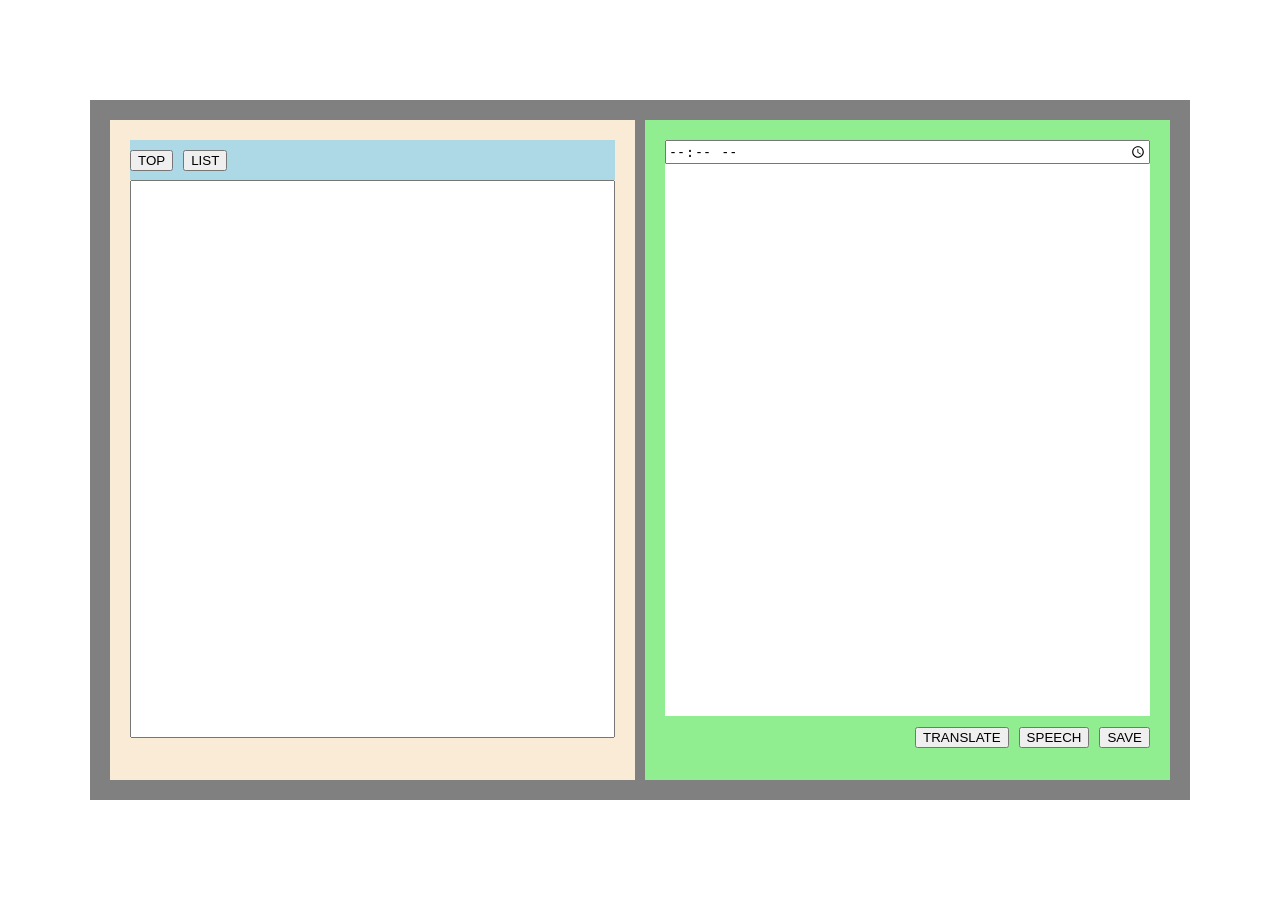
==== index.html @ c821c238 "feat: add basic JS-PHP communication" ====
<!DOCTYPE html>
<head>
	<meta charset="UTF-8">
	<meta name="viewport" content="width=device-width, initial-scale=1.0">
	<meta name="description" content="A language learning app that lets you translate a diary written in your native language into a foreign language, helping you learn the meanings and pronunciations of words and sentences.">
	<title>Foreign Diary</title>
	<link rel="stylesheet" href="css/style.css">
</head>
<body>
	<main>
		

		<div class="book-area">

			<div class="left-page page">
				<div class="navigation-area">
					<button class="top-btn">TOP</button>
					<button class="list-btn">LIST</button>
				</div>
				<textarea class="diary-input diary"></textarea>
			</div>

			<div class="right-page page">
				<input type="time" class="diary-date">
				<div class="diary-output diary"></div>

				<div class="action-area">
					<button class="translate action-btn">TRANSLATE</button>
					<button class="speech action-btn">SPEECH</button>
					<button class="save action-btn">SAVE</button>
				</div>
			</div>
		</div>
		
		
	</main>
	<script src="script/diary.js"></script>
</body>
---- css/style.css ----
* {
	box-sizing: border-box;
}

body {
    margin: 0;
    min-height: 100vh;

    display: flex;
    justify-content: center;
    align-items: center;
}

main {
	background-color: gray;
	width: 1100px;
	height: 700px;
	padding: 20px;

	display:flex;
	flex-direction: column;
	gap: 15px;
}

.book-area {
	background-color: light-green;
	flex: 1;
	
	display:flex;
	gap: 10px;

	min-height: 0;
}

/*トップへ戻る・リスト表示ボタン領域*/
.navigation-area {
	background-color:lightblue;	
	height: 40px;

	display: flex;
	align-items: center;
	gap: 10px;
}

/*トップへ戻るボタン*/
.top-btn {}

/*リスト表示ボタン*/
.list-btn {}


/*左右ページ共通項目*/
.page {
	width: 50%;
	padding: 20px;
	
}

/*左ページ*/
.left-page {
	background-color:antiquewhite;
	
}

/*右ページ*/
.right-page {
	background-color:lightgreen;
	
	display: flex;
	flex-direction: column;

}

/*入出力欄共通項目*/
.diary {
	width: 100%;
	height: 90%;
}

/*日記入力欄*/
.diary-input {
	resize: none;
}

/*翻訳出力欄*/
.diary-output {
	background-color: white;
	display:block;

}


/*日付欄*/
.diary-date {
  
}


/*翻訳・音読・保存ボタン領域*/
.action-area {
	height: 45px;
	margin-top: auto;
	display: flex;
	justify-content: flex-end;
	align-items: center;
	gap: 10px;
}

/*翻訳・音読・保存ボタン共通項目*/
.action-btn {}

/*翻訳ボタン*/
.translate {}

/*音読ボタン*/
.speech {}

/*保存ボタン*/
.save {}
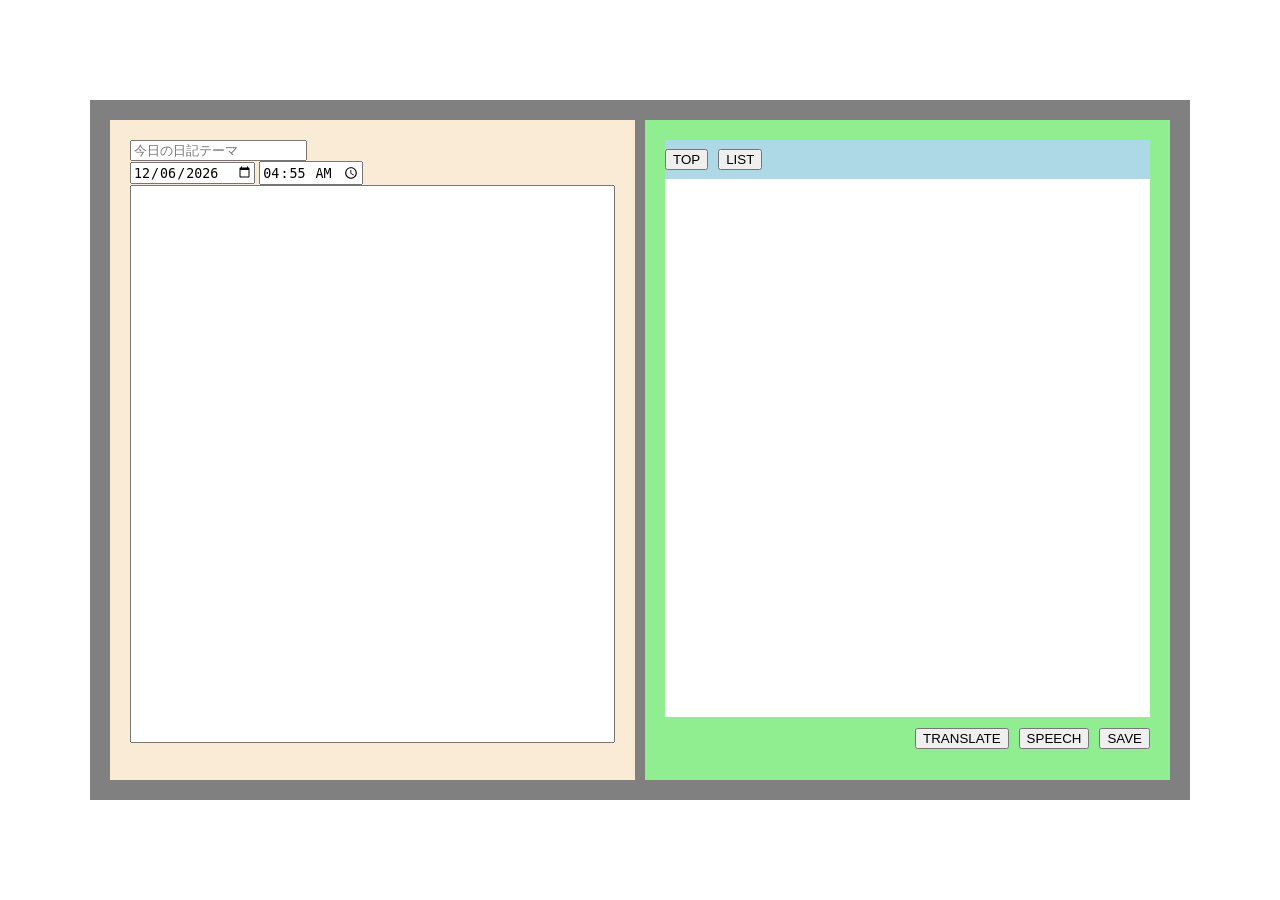
==== commit 7ea66d8f: "feat: add diary list display" ====
--- a/index.html
+++ b/index.html
@@ -3,31 +3,42 @@
 	<meta charset="UTF-8">
 	<meta name="viewport" content="width=device-width, initial-scale=1.0">
 	<meta name="description" content="A language learning app that lets you translate a diary written in your native language into a foreign language, helping you learn the meanings and pronunciations of words and sentences.">
-	<title>Foreign Diary</title>
+	<title>LinguaDiary</title>
 	<link rel="stylesheet" href="css/style.css">
 </head>
 <body>
 	<main>
 		
+		<div class="diary-list hidden">
+			<!--ここに既存日記の日付と題名を表示する-->
+		</div>
 
 		<div class="book-area">
 
 			<div class="left-page page">
-				<div class="navigation-area">
-					<button class="top-btn">TOP</button>
-					<button class="list-btn">LIST</button>
+				<div class="diary-meta">
+					<input type="text" placeholder="今日の日記テーマ" class="diary-title"></input>
+					<div class="diary-datetime">
+						<input type="date" class="diary-date">
+						<input type="time" class="diary-time">
+					</div>
 				</div>
 				<textarea class="diary-input diary"></textarea>
 			</div>
 
 			<div class="right-page page">
-				<input type="time" class="diary-date">
+				
+				<div class="navigation-area">
+					<button class="top-btn">TOP</button>
+					<button class="list-btn">LIST</button>
+				</div>
+
 				<div class="diary-output diary"></div>
 
 				<div class="action-area">
-					<button class="translate action-btn">TRANSLATE</button>
-					<button class="speech action-btn">SPEECH</button>
-					<button class="save action-btn">SAVE</button>
+					<button class="translate-btn action-btn">TRANSLATE</button>
+					<button class="speech-btn action-btn">SPEECH</button>
+					<button class="save-btn action-btn">SAVE</button>
 				</div>
 			</div>
 		</div>
--- a/css/style.css
+++ b/css/style.css
@@ -1,6 +1,10 @@
 
 * {
 	box-sizing: border-box;
+}
+
+.hidden {
+	display: none;
 }
 
 body {
@@ -87,7 +91,7 @@
 .diary-output {
 	background-color: white;
 	display:block;
-
+	overflow: auto;
 }
 
 
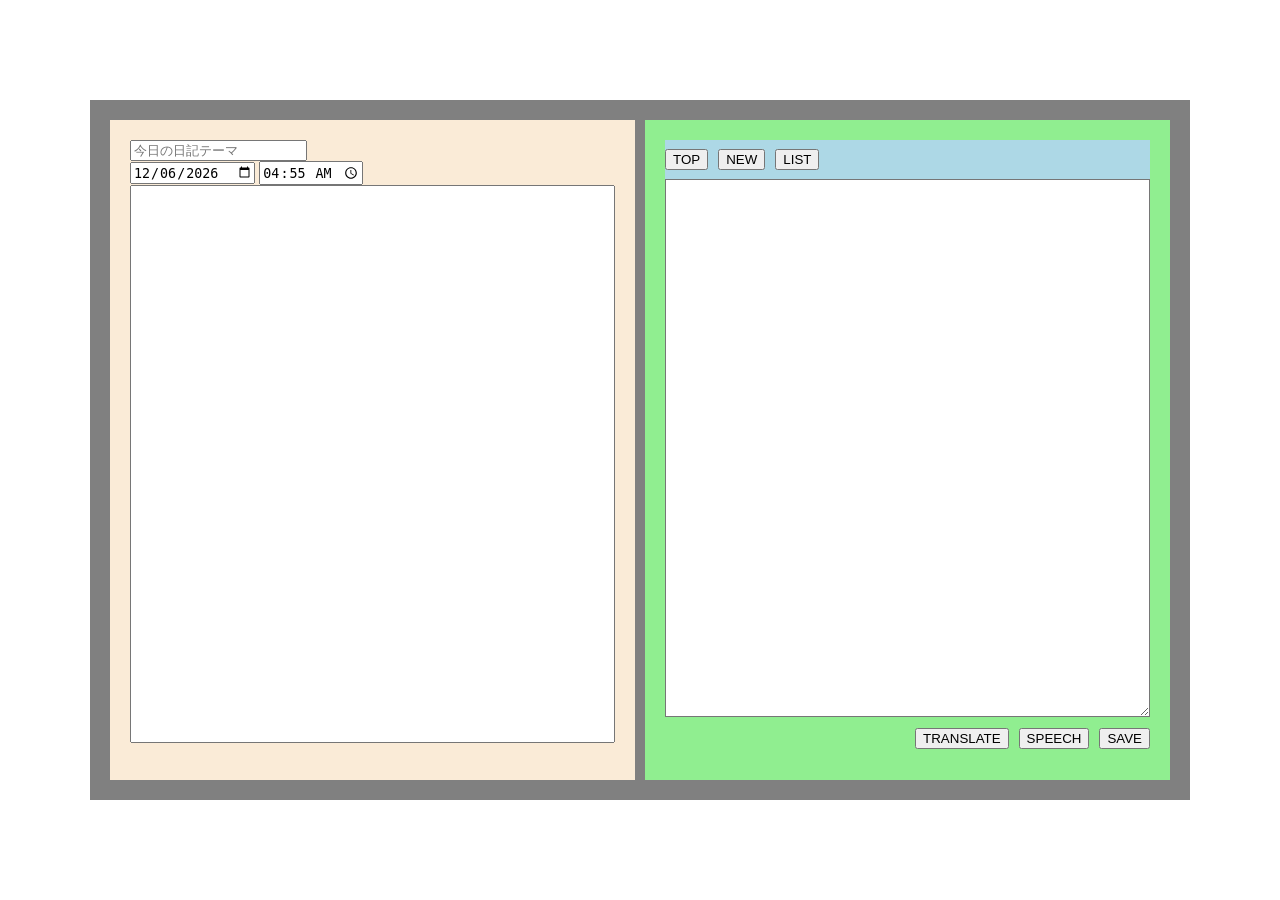
==== commit 110d2b16: "feat: improve diary CRUD functionality" ====
--- a/index.html
+++ b/index.html
@@ -17,7 +17,7 @@
 
 			<div class="left-page page">
 				<div class="diary-meta">
-					<input type="text" placeholder="今日の日記テーマ" class="diary-title"></input>
+					<input type="text" placeholder="今日の日記テーマ" class="diary-title">
 					<div class="diary-datetime">
 						<input type="date" class="diary-date">
 						<input type="time" class="diary-time">
@@ -30,15 +30,17 @@
 				
 				<div class="navigation-area">
 					<button class="top-btn">TOP</button>
+					<button class="new-btn">NEW</button>
 					<button class="list-btn">LIST</button>
 				</div>
 
-				<div class="diary-output diary"></div>
+				<textarea class="diary-output diary"></textarea>
 
 				<div class="action-area">
 					<button class="translate-btn action-btn">TRANSLATE</button>
 					<button class="speech-btn action-btn">SPEECH</button>
 					<button class="save-btn action-btn">SAVE</button>
+					<button class="delete-btn action-btn hidden">DELETE</button>
 				</div>
 			</div>
 		</div>
--- a/css/style.css
+++ b/css/style.css
@@ -23,7 +23,7 @@
 	padding: 20px;
 
 	display:flex;
-	flex-direction: column;
+	flex-direction: row;
 	gap: 15px;
 }
 
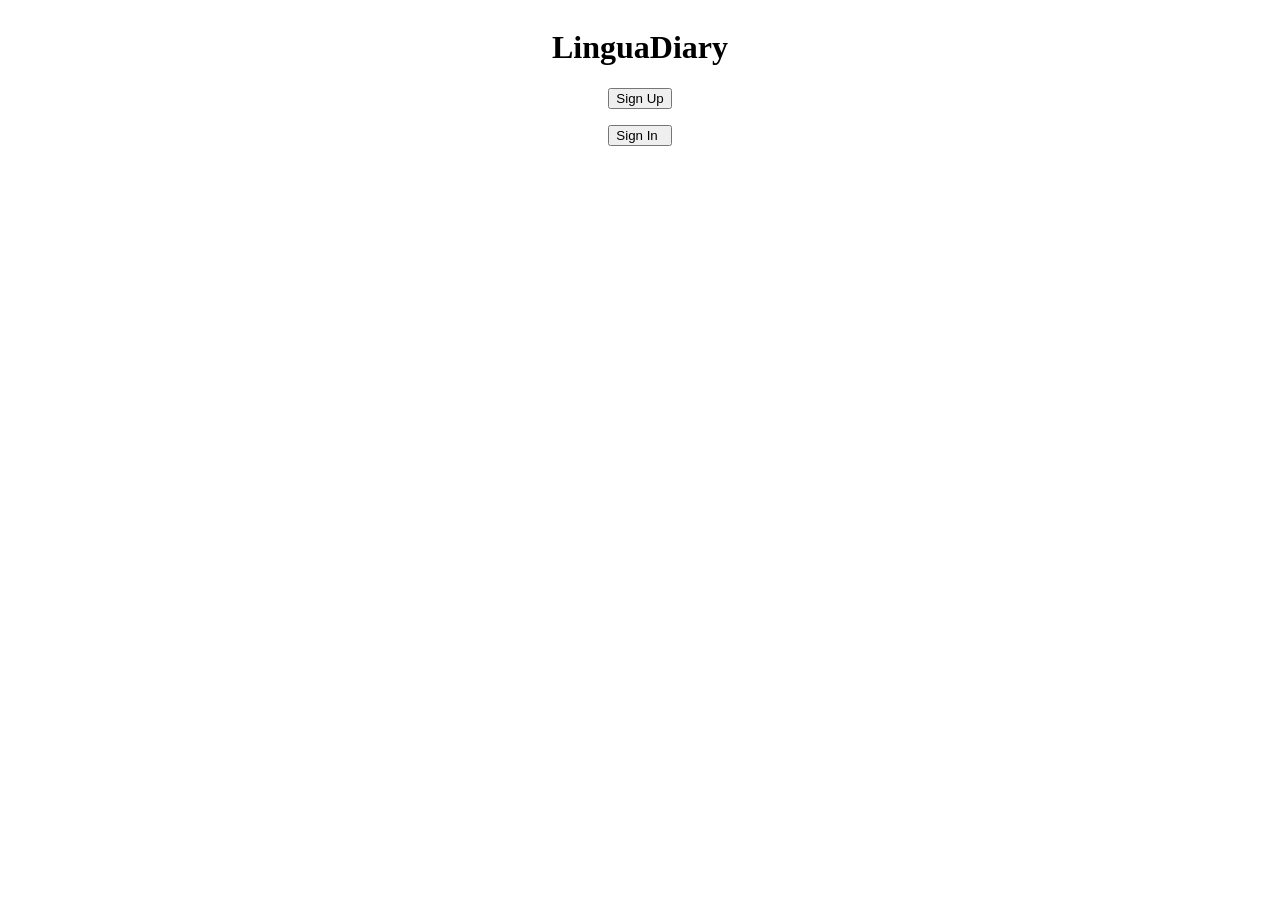
==== commit 39fabef4: "feat: add authentication and speech features" ====
--- a/index.html
+++ b/index.html
@@ -4,48 +4,43 @@
 	<meta name="viewport" content="width=device-width, initial-scale=1.0">
 	<meta name="description" content="A language learning app that lets you translate a diary written in your native language into a foreign language, helping you learn the meanings and pronunciations of words and sentences.">
 	<title>LinguaDiary</title>
-	<link rel="stylesheet" href="css/style.css">
+	<link rel="stylesheet" href="css/index.css">
 </head>
 <body>
 	<main>
-		
-		<div class="diary-list hidden">
-			<!--ここに既存日記の日付と題名を表示する-->
-		</div>
+		<h1>LinguaDiary</h1>
+    <div class="action-btn">
+      <button class="signup-btn action-btn">Sign Up</button>
+      <button class="signin-btn action-btn">Sign In</button>
+     
+    </div>
+    
+    
+    <div class="signup-modal modal hidden">
+      <label>User Name</label>
+      <input type="text" class="auth-input signup-username">
 
-		<div class="book-area">
+      <label>Email</label>
+      <input type="email" class="auth-input signup-email">
 
-			<div class="left-page page">
-				<div class="diary-meta">
-					<input type="text" placeholder="今日の日記テーマ" class="diary-title">
-					<div class="diary-datetime">
-						<input type="date" class="diary-date">
-						<input type="time" class="diary-time">
-					</div>
-				</div>
-				<textarea class="diary-input diary"></textarea>
-			</div>
+      <label>Password</label>
+      <input type="password" class="auth-input signup-password">
 
-			<div class="right-page page">
-				
-				<div class="navigation-area">
-					<button class="top-btn">TOP</button>
-					<button class="new-btn">NEW</button>
-					<button class="list-btn">LIST</button>
-				</div>
+      <button class="register-btn action-btn">Create Account</button>
+      <button class="cancel-btn action-btn">Cancel</button>
+    </div>
 
-				<textarea class="diary-output diary"></textarea>
+    <div class="signin-modal modal hidden">
+      <label>Email</label>
+      <input type="email" class="auth-input signin-email">
 
-				<div class="action-area">
-					<button class="translate-btn action-btn">TRANSLATE</button>
-					<button class="speech-btn action-btn">SPEECH</button>
-					<button class="save-btn action-btn">SAVE</button>
-					<button class="delete-btn action-btn hidden">DELETE</button>
-				</div>
-			</div>
-		</div>
-		
-		
+      <label>Password</label>
+      <input type="password" class="auth-input signin-password">     
+      
+      <button class="login-btn action-btn">Log in</button>
+      <button class="cancel-btn action-btn">Cancel</button>
+    </div>
+
 	</main>
-	<script src="script/diary.js"></script>
+	<script src="script/index.js"></script>
 </body>
--- a/css/index.css
+++ b/css/index.css
@@ -0,0 +1,15 @@
+.hidden {
+  display: none;
+}
+
+main {
+  display: flex;
+  flex-direction: column;
+  align-items: center;
+}
+
+.action-btn {
+  display: flex;
+  flex-direction: column;
+  gap:1rem;
+}
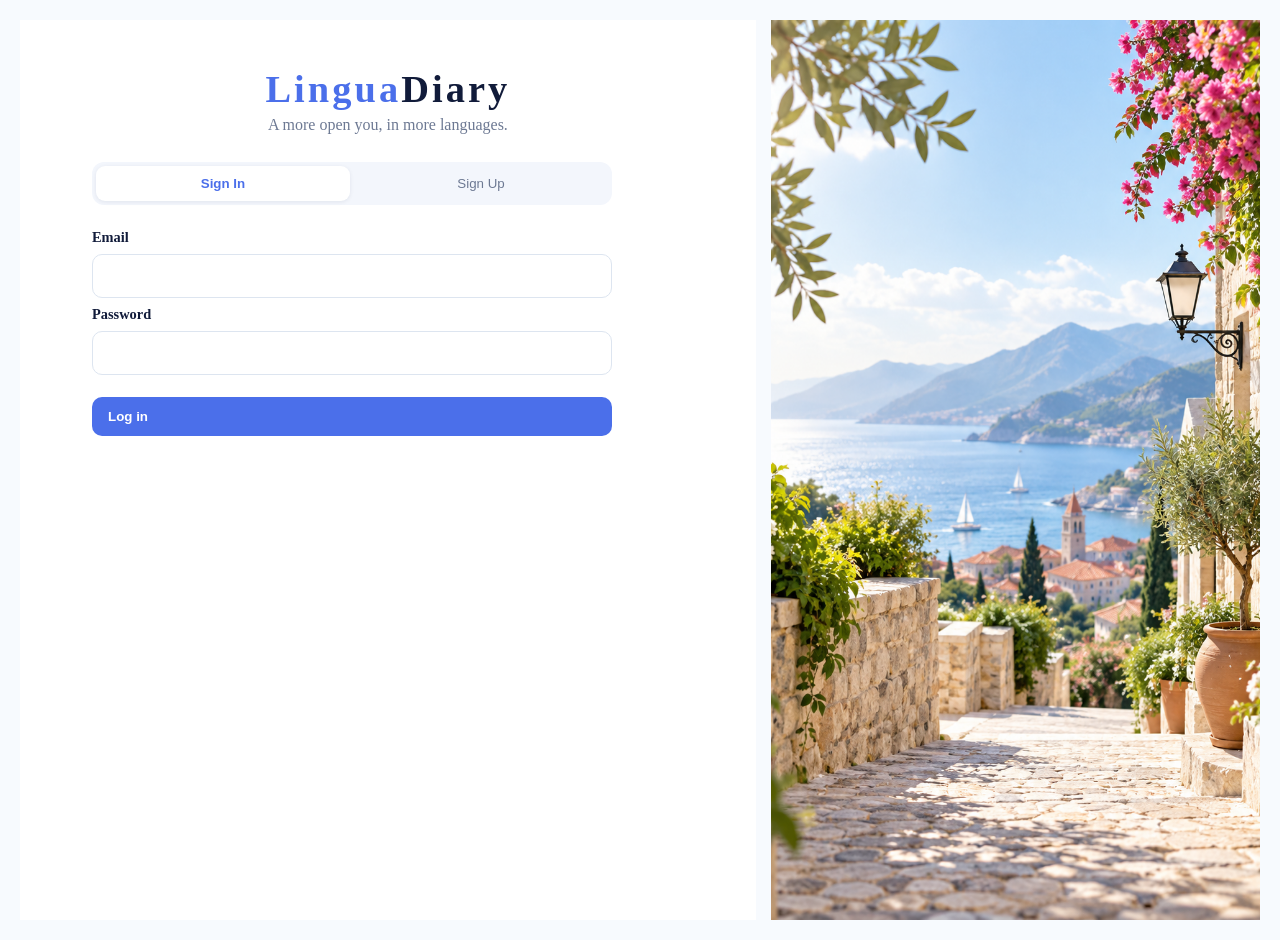
==== commit 8f63e161: "feat: redesign authentication landing page" ====
--- a/index.html
+++ b/index.html
@@ -4,41 +4,52 @@
 	<meta name="viewport" content="width=device-width, initial-scale=1.0">
 	<meta name="description" content="A language learning app that lets you translate a diary written in your native language into a foreign language, helping you learn the meanings and pronunciations of words and sentences.">
 	<title>LinguaDiary</title>
+  <link rel="stylesheet" href="css/style.css">
 	<link rel="stylesheet" href="css/index.css">
 </head>
 <body>
 	<main>
-		<h1>LinguaDiary</h1>
-    <div class="action-btn">
-      <button class="signup-btn action-btn">Sign Up</button>
-      <button class="signin-btn action-btn">Sign In</button>
-     
-    </div>
-    
-    
-    <div class="signup-modal modal hidden">
-      <label>User Name</label>
-      <input type="text" class="auth-input signup-username">
+    <div class="content-panel">
+      <h1><span class="brand-accent">Lingua</span>Diary</h1>
+      <p>A more open you, in more languages.</p>
 
-      <label>Email</label>
-      <input type="email" class="auth-input signup-email">
+      <div class="auth-actions">
+        <button class="signin-btn action-btn active">Sign In</button>
+        <button class="signup-btn action-btn">Sign Up</button>
+      
+      
+      </div>
 
-      <label>Password</label>
-      <input type="password" class="auth-input signup-password">
+      <div class="signin-modal modal">
+        <label>Email</label>
+        <input type="email" required class="auth-input signin-email">
 
-      <button class="register-btn action-btn">Create Account</button>
-      <button class="cancel-btn action-btn">Cancel</button>
-    </div>
+        <label>Password</label>
+        <input type="password" required class="auth-input signin-password">     
+        
+        <button class="login-btn action-btn">Log in</button>
+      </div>
+      
+      <div class="signup-modal modal hidden">
+        <label>User Name</label>
+        <input type="text"  class="auth-input signup-username">
+        <p>3–20 characters</p>        
 
-    <div class="signin-modal modal hidden">
-      <label>Email</label>
-      <input type="email" class="auth-input signin-email">
+        <label>Email</label>
+        <input type="email" required class="auth-input signup-email">
+        <p>Enter a valid email address</p>        
 
-      <label>Password</label>
-      <input type="password" class="auth-input signin-password">     
-      
-      <button class="login-btn action-btn">Log in</button>
-      <button class="cancel-btn action-btn">Cancel</button>
+        <label>Password</label>
+        <input type="password" required class="auth-input signup-password">
+        <p>At least 8 characters, including at least one letter and one number</p>
+        <p>Use only letters, numbers, and underscores (_)</p>        
+
+        <button class="register-btn action-btn">Create Account</button>
+      </div> 
+    </div><!--content-panel-->
+
+    <div class="visual-panel">
+      <!--風景画像-->
     </div>
 
 	</main>
--- a/css/style.css
+++ b/css/style.css
@@ -0,0 +1,142 @@
+:root {
+  --bg-main: #F7FAFE;
+  --surface: #FFFFFF;
+  --surface-soft: #F3F6FC;
+
+  --text-main: #111B3A;
+  --text-sub: #6D7993;
+  --text-muted: #9AA6BB;
+
+  --border: #DDE5F0;
+
+  --primary: #4B6FEA;
+  --primary-hover: #3F5FD0;
+  --primary-soft: #EAF0FF;
+}
+
+* {
+	box-sizing: border-box;
+}
+
+.hidden {
+	display: none;
+}
+
+.modal.hidden {
+	display: none;
+}
+body {
+    margin: 0;
+    min-height: 100vh;
+
+    display: flex;
+    justify-content: center;
+    align-items: center;
+}
+
+main {
+
+	width: 1100px;
+	height: 700px;
+	padding: 20px;
+
+	display:flex;
+	flex-direction: row;
+	gap: 15px;
+}
+
+.book-area {
+	background-color: light-green;
+	flex: 1;
+	
+	display:flex;
+	gap: 10px;
+
+	min-height: 0;
+}
+
+/*トップへ戻る・リスト表示ボタン領域*/
+.navigation-area {
+	background-color:lightblue;	
+	height: 40px;
+
+	display: flex;
+	align-items: center;
+	gap: 10px;
+}
+
+/*トップへ戻るボタン*/
+.top-btn {}
+
+/*リスト表示ボタン*/
+.list-btn {}
+
+
+/*左右ページ共通項目*/
+.page {
+	width: 50%;
+	padding: 20px;
+	
+}
+
+/*左ページ*/
+.left-page {
+	background-color:antiquewhite;
+	
+}
+
+/*右ページ*/
+.right-page {
+	background-color:lightgreen;
+	
+	display: flex;
+	flex-direction: column;
+
+}
+
+/*入出力欄共通項目*/
+.diary {
+	width: 100%;
+	height: 90%;
+}
+
+/*日記入力欄*/
+.diary-input {
+	resize: none;
+}
+
+/*翻訳出力欄*/
+.diary-output {
+	background-color: white;
+	display:block;
+	overflow: auto;
+}
+
+
+/*日付欄*/
+.diary-date {
+  
+}
+
+
+/*翻訳・音読・保存ボタン領域*/
+.action-area {
+	height: 45px;
+	margin-top: auto;
+	display: flex;
+	justify-content: flex-end;
+	align-items: center;
+	gap: 10px;
+}
+
+/*翻訳・音読・保存ボタン共通項目*/
+.action-btn {}
+
+/*翻訳ボタン*/
+.translate {}
+
+/*音読ボタン*/
+.speech {}
+
+/*保存ボタン*/
+.save {}
--- a/css/index.css
+++ b/css/index.css
@@ -2,14 +2,171 @@
   display: none;
 }
 
+body {
+  background-color: #ffffff;
+}
+
 main {
   display: flex;
+  flex-direction: row;
+  background-color: var(--bg-main);
+  width: 100%;
+  height: 100%;
+}
+
+.content-panel {
+  width: 60%;
+  min-height: 100vh;
+  background-color: var(--surface);
+ 
+  padding: 48px clamp(32px,6vw,72px);
+
+  box-sizing: border-box;
+}
+
+.content-panel h1 {
+  color: var(--text-main);
+  font-size: clamp(2rem, 3vw, 3rem);
+  font-weight: 700;
+  line-height: 1.1;
+  letter-spacing: 0.08em;
+  margin: 0 0 6px;
+  text-align: center;
+}
+
+.brand-accent {
+  color: var(--primary);
+}
+
+.content-panel > p {
+  color: var(--text-sub);
+  margin: 0 0 32px;
+  text-align: center;
+  margin-bottom: 28px;
+}
+
+.auth-actions {
+  display: flex;
+  gap: 4px;
+
+  padding: 4px;
+  margin-bottom: 24px;
+
+  width: 100%;
+  max-width: 520px;
+
+  background-color: var(--surface-soft);
+  border-radius: 12px;
+}
+
+.auth-actions .action-btn {
+  flex: 1;
+  justify-content: center;
+  align-items: center;
+
+  padding: 10px 16px;
+
+  border: none;
+  border-radius: 9px;
+
+  background: transparent;
+  color: var(--text-sub);
+
+  cursor: pointer;
+}
+
+.auth-actions .active {
+  background-color: var(--surface);
+  color: var(--primary);
+  font-weight: 600;
+
+  box-shadow: 0 1px 4px rgba(17, 27, 58, 0.08)
+}
+
+.visual-panel {
+  background-image: url(../images/top.png);
+  background-size: cover;
+  background-position: center;
+  min-height: 100vh;
+  width:40%;
+  
+}
+
+.modal {
+  display: flex;
   flex-direction: column;
-  align-items: center;
+  gap: 8px;
+
+  width: 100%;
+  max-width: 520px;
+}
+
+.modal label {
+  color: var(--text-main);
+  font-size: 0.9rem;
+  font-weight: 600;
+}
+
+.auth-input {
+  width: 100%;
+  padding: 12px 14px;
+
+  border: 1px solid var(--border);
+  border-radius: 10px;
+
+  background-color: var(--surface);
+  color: var(--text-main);
+
+  font-size: 1rem;
+  box-sizing: border-box;
+}
+
+.auth-input:focus {
+  outline: none;
+  border-color: var(--primary);
+  box-shadow: 0 0 0 3px var(--primary-soft);
+}
+
+.modal p {
+  margin: 2px 0 8px;
+  color: var(--text-muted);
+  font-size: 0.8rem;
+  line-height: 1.35;
+}
+.modal.hidden {
+  display: none;
+}
+.auth-actions {
+  display: flex;
+}
+
+.signin-btn.hidden,
+.signup-btn.hidden {
+  display: none;
 }
 
 .action-btn {
   display: flex;
   flex-direction: column;
-  gap:1rem;
+  flex: 1;
+  gap: 1rem;
+}
+
+.login-btn,
+.register-btn {
+  width: 100%;
+  padding: 12px 16px;
+
+  border: none;
+  border-radius: 10px;
+
+  background-color: var(--primary);
+  color: #fff;
+
+  font-weight: 600;
+  cursor: pointer;
+}
+
+.login-btn {
+  margin-top: 14px;
 }
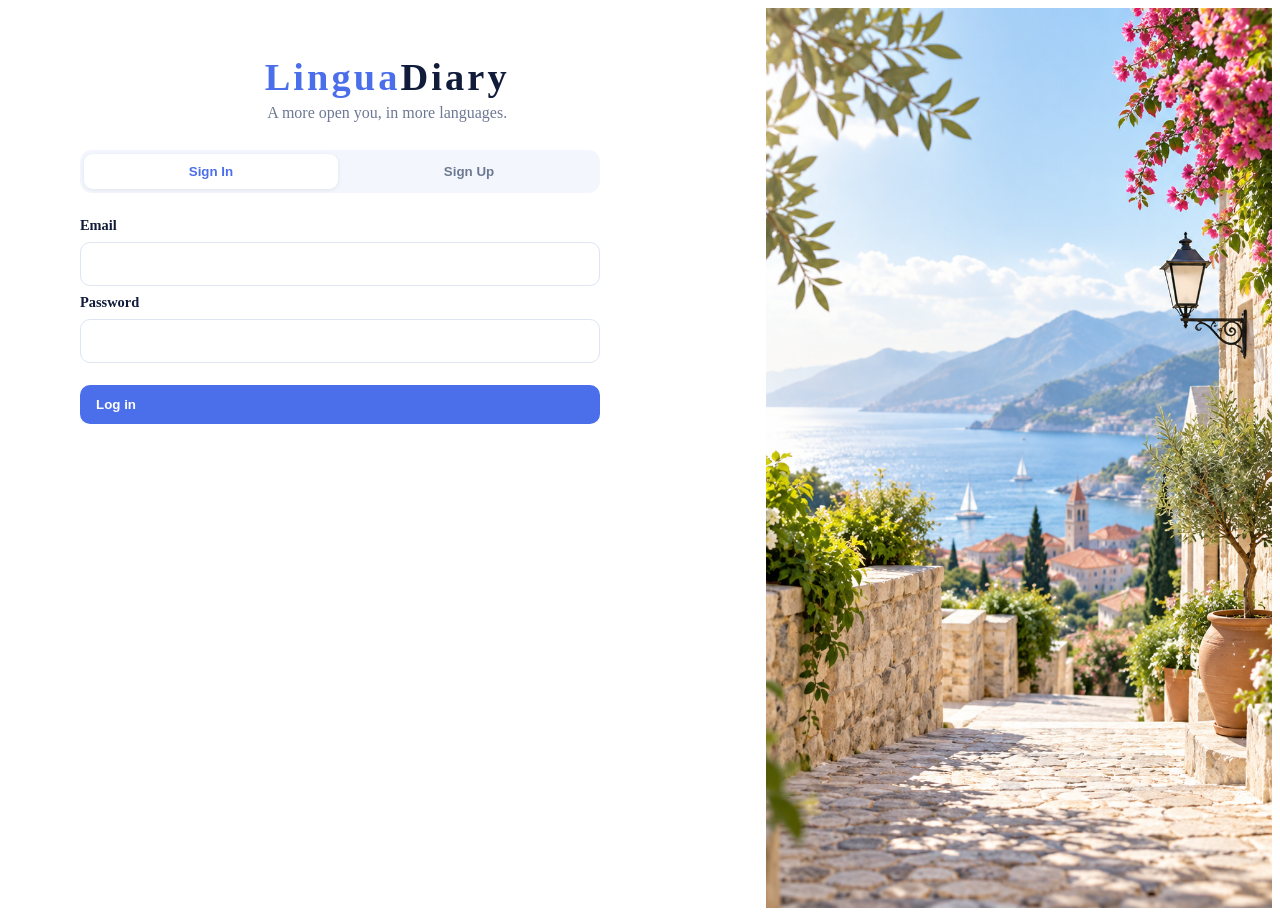
==== commit d756b8b9: "feat: complete responsive layout and mobile navigation" ====
--- a/index.html
+++ b/index.html
@@ -15,9 +15,7 @@
 
       <div class="auth-actions">
         <button class="signin-btn action-btn active">Sign In</button>
-        <button class="signup-btn action-btn">Sign Up</button>
-      
-      
+        <button class="signup-btn action-btn">Sign Up</button>  
       </div>
 
       <div class="signin-modal modal">
--- a/css/style.css
+++ b/css/style.css
@@ -1,5 +1,5 @@
 :root {
-  --bg-main: #F7FAFE;
+  --bg-main: #f0f5fb;
   --surface: #FFFFFF;
   --surface-soft: #F3F6FC;
 
@@ -14,6 +14,34 @@
   --primary-soft: #EAF0FF;
 }
 
+.primary-btn {
+	background-color: var(--primary);
+	color: #fff;
+	transition: background-color 0.2s ease,
+						color 0.2s ease,
+						transform 0.2s ease;
+}
+
+.primary-btn:hover {
+	background-color: var(--primary-hover);
+}
+
+/*翻訳・音読・保存ボタン共通項目*/
+.action-btn {
+	padding: 10px 16px;
+
+  border: 1px solid var(--border);
+  border-radius: 10px;
+
+  background-color: var(--surface);
+  color: var(--text-main);
+
+  font-weight: 600;
+  cursor: pointer;
+
+  transition: 0.2s;
+}
+
 * {
 	box-sizing: border-box;
 }
@@ -25,118 +53,6 @@
 .modal.hidden {
 	display: none;
 }
-body {
-    margin: 0;
-    min-height: 100vh;
-
-    display: flex;
-    justify-content: center;
-    align-items: center;
-}
-
-main {
-
-	width: 1100px;
-	height: 700px;
-	padding: 20px;
-
-	display:flex;
-	flex-direction: row;
-	gap: 15px;
-}
-
-.book-area {
-	background-color: light-green;
-	flex: 1;
-	
-	display:flex;
-	gap: 10px;
-
-	min-height: 0;
-}
-
-/*トップへ戻る・リスト表示ボタン領域*/
-.navigation-area {
-	background-color:lightblue;	
-	height: 40px;
-
-	display: flex;
-	align-items: center;
-	gap: 10px;
-}
-
-/*トップへ戻るボタン*/
-.top-btn {}
-
-/*リスト表示ボタン*/
-.list-btn {}
 
 
-/*左右ページ共通項目*/
-.page {
-	width: 50%;
-	padding: 20px;
-	
-}
 
-/*左ページ*/
-.left-page {
-	background-color:antiquewhite;
-	
-}
-
-/*右ページ*/
-.right-page {
-	background-color:lightgreen;
-	
-	display: flex;
-	flex-direction: column;
-
-}
-
-/*入出力欄共通項目*/
-.diary {
-	width: 100%;
-	height: 90%;
-}
-
-/*日記入力欄*/
-.diary-input {
-	resize: none;
-}
-
-/*翻訳出力欄*/
-.diary-output {
-	background-color: white;
-	display:block;
-	overflow: auto;
-}
-
-
-/*日付欄*/
-.diary-date {
-  
-}
-
-
-/*翻訳・音読・保存ボタン領域*/
-.action-area {
-	height: 45px;
-	margin-top: auto;
-	display: flex;
-	justify-content: flex-end;
-	align-items: center;
-	gap: 10px;
-}
-
-/*翻訳・音読・保存ボタン共通項目*/
-.action-btn {}
-
-/*翻訳ボタン*/
-.translate {}
-
-/*音読ボタン*/
-.speech {}
-
-/*保存ボタン*/
-.save {}
--- a/css/index.css
+++ b/css/index.css
@@ -169,4 +169,29 @@
 
 .login-btn {
   margin-top: 14px;
+}
+
+
+
+@media (max-width: 768px) {
+
+  main {
+    flex-direction: column
+  }
+
+  .content-panel {
+    width: 100%;
+    min-height: auto;
+  }
+
+  .visual-panel {
+    width: 100%;
+    height: 20vh;
+    min-height: 0;
+    background-size: cover;
+    background-position: center 60%;
+    background-repeat: no-repeat;
+  }
+
+  
 }
